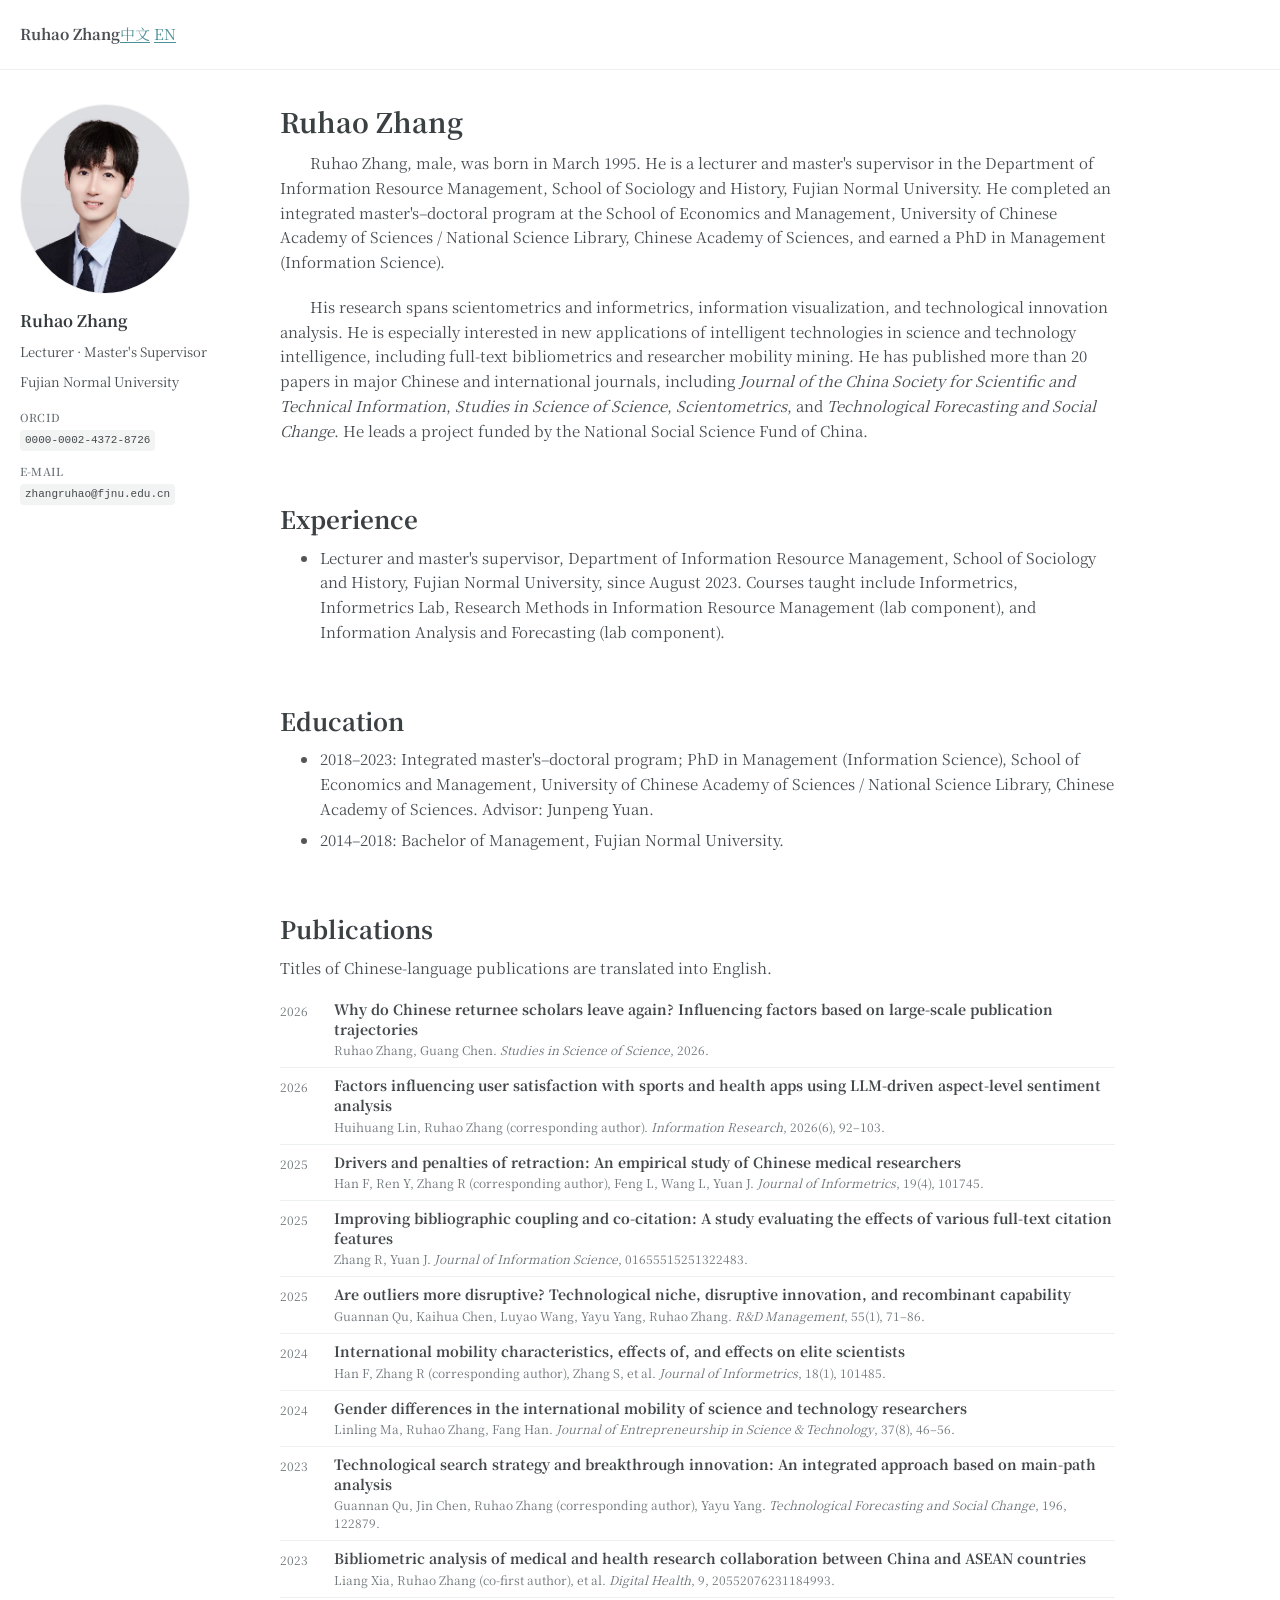
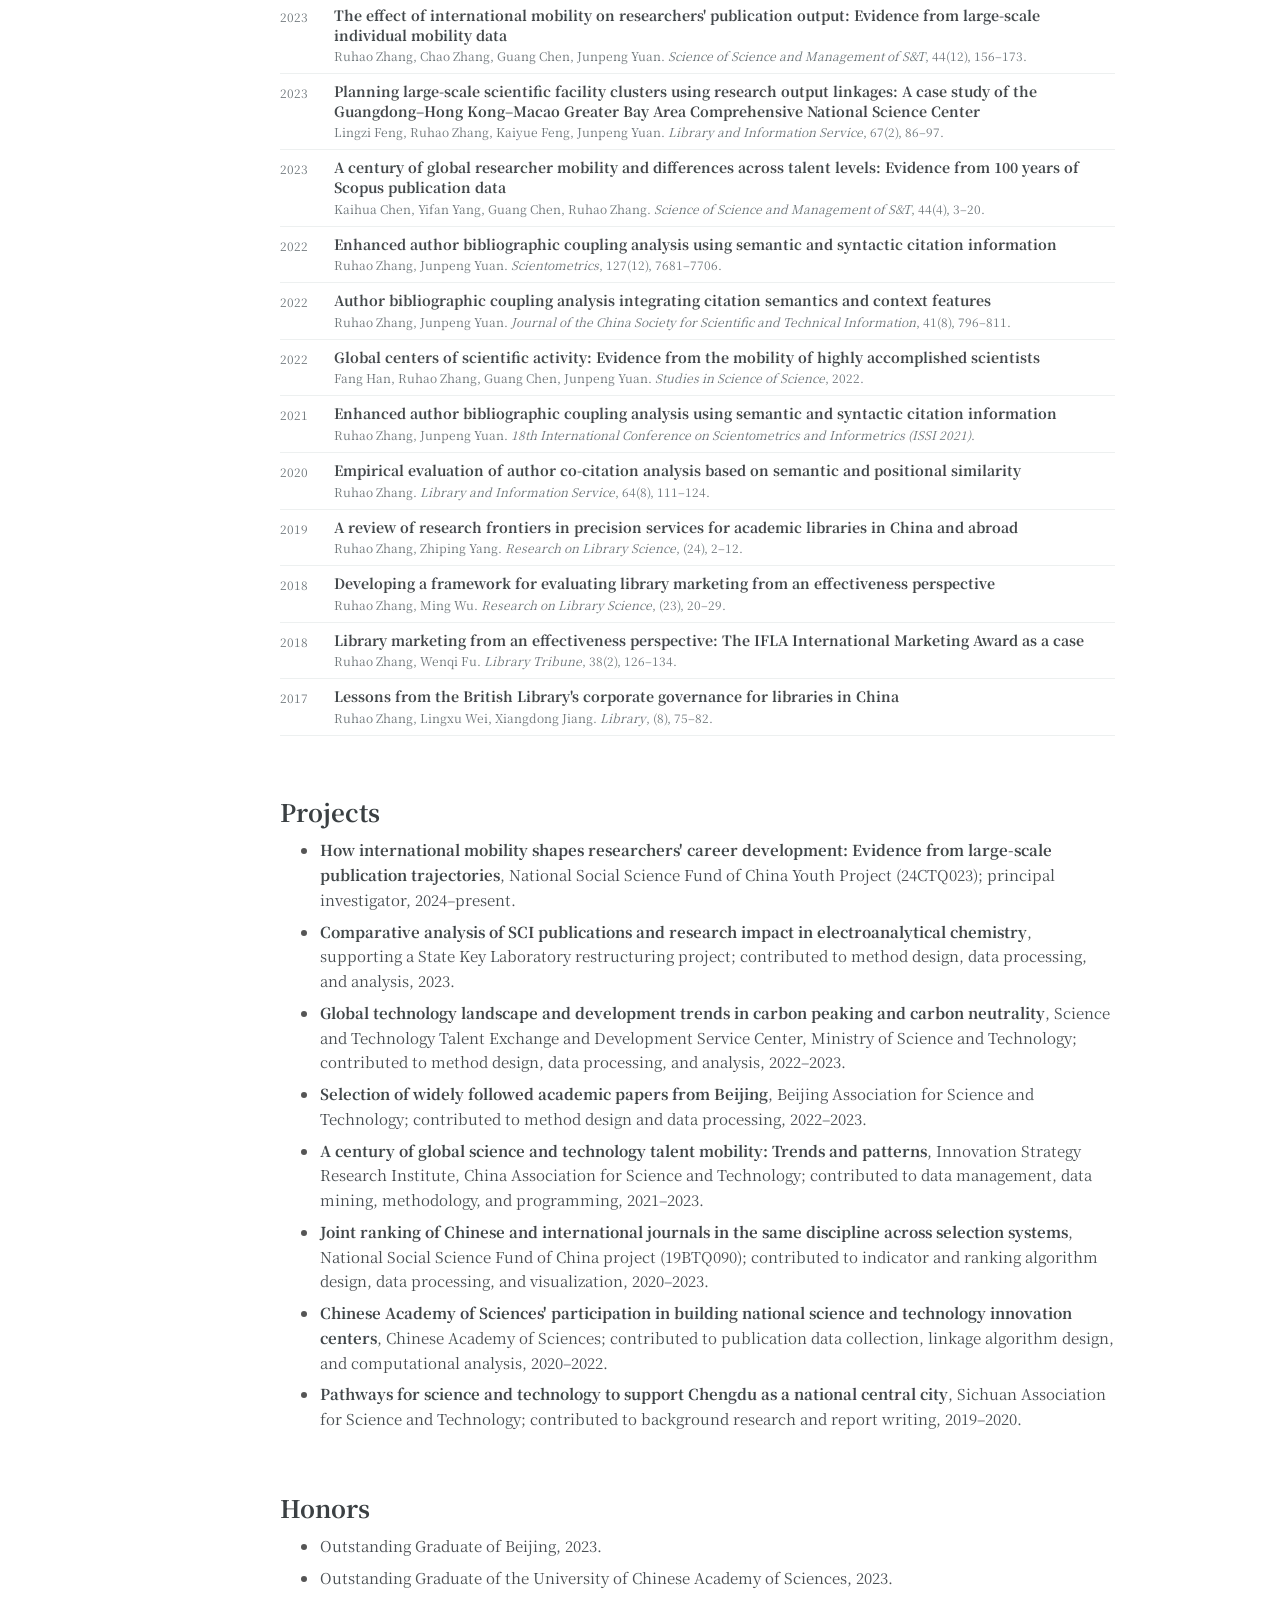
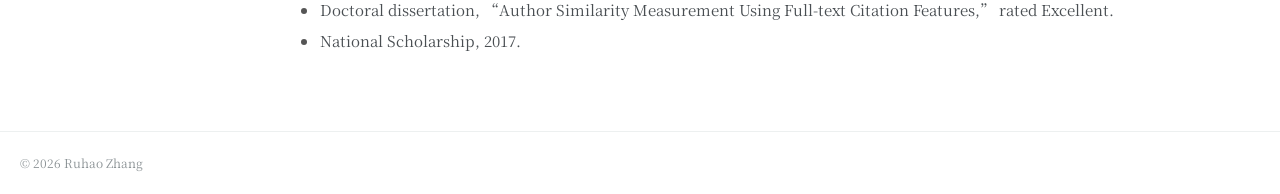
==== en.html @ 14ed82d0 "Add complete English academic homepage" ====
<!doctype html>
<html lang="en">
<head>
  <meta charset="utf-8">
  <meta name="viewport" content="width=device-width, initial-scale=1">
  <meta name="description" content="Academic homepage of Ruhao Zhang: scientometrics, informetrics, information visualization, and technology intelligence.">
  <meta name="theme-color" content="#ffffff">
  <title>Ruhao Zhang · Academic Homepage</title>
  <link rel="preconnect" href="https://fonts.googleapis.com">
  <link rel="preconnect" href="https://fonts.gstatic.com" crossorigin>
  <link href="https://fonts.googleapis.com/css2?family=Noto+Serif+SC:wght@400;600;700&amp;display=swap" rel="stylesheet">
  <link rel="stylesheet" href="styles.css">
</head>
<body>
  <a class="skip-link" href="#main">Skip to main content</a>
  <header class="topbar">
    <div class="topbar-inner">
      <a class="topbar-brand" href="en.html">Ruhao Zhang</a>
      <nav class="language-switch" aria-label="Language">
        <a href="index.html" lang="zh-CN">中文</a>
        <a href="en.html" lang="en" aria-current="page">EN</a>
      </nav>
    </div>
  </header>

  <div class="page-shell">
    <aside class="profile" aria-label="Profile">
      <img src="portrait.jpg" alt="Portrait of Ruhao Zhang" width="357" height="438">
      <div class="profile-identity">
        <h2>Ruhao Zhang</h2>
        <p>Lecturer · Master's Supervisor</p>
        <p>Fujian Normal University</p>
      </div>
      <address class="profile-contact">
        <div><span class="contact-label">ORCID</span><code>0000-0002-4372-8726</code></div>
        <div><span class="contact-label">E-MAIL</span><code>zhangruhao@fjnu.edu.cn</code></div>
      </address>
    </aside>

    <main id="main" class="content">
      <h1>Ruhao Zhang</h1>
      <p>Ruhao Zhang, male, was born in March 1995. He is a lecturer and master's supervisor in the Department of Information Resource Management, School of Sociology and History, Fujian Normal University. He completed an integrated master's–doctoral program at the School of Economics and Management, University of Chinese Academy of Sciences / National Science Library, Chinese Academy of Sciences, and earned a PhD in Management (Information Science).</p>
      <p>His research spans scientometrics and informetrics, information visualization, and technological innovation analysis. He is especially interested in new applications of intelligent technologies in science and technology intelligence, including full-text bibliometrics and researcher mobility mining. He has published more than 20 papers in major Chinese and international journals, including <em>Journal of the China Society for Scientific and Technical Information</em>, <em>Studies in Science of Science</em>, <em>Scientometrics</em>, and <em>Technological Forecasting and Social Change</em>. He leads a project funded by the National Social Science Fund of China.</p>

      <section aria-labelledby="experience-title">
        <h2 id="experience-title">Experience</h2>
        <ul>
          <li>Lecturer and master's supervisor, Department of Information Resource Management, School of Sociology and History, Fujian Normal University, since August 2023. Courses taught include Informetrics, Informetrics Lab, Research Methods in Information Resource Management (lab component), and Information Analysis and Forecasting (lab component).</li>
        </ul>
      </section>

      <section aria-labelledby="education-title">
        <h2 id="education-title">Education</h2>
        <ul>
          <li>2018–2023: Integrated master's–doctoral program; PhD in Management (Information Science), School of Economics and Management, University of Chinese Academy of Sciences / National Science Library, Chinese Academy of Sciences. Advisor: Junpeng Yuan.</li>
          <li>2014–2018: Bachelor of Management, Fujian Normal University.</li>
        </ul>
      </section>

      <section id="publications" aria-labelledby="publications-title">
        <h2 id="publications-title">Publications</h2>
        <p class="translation-note">Titles of Chinese-language publications are translated into English.</p>
        <ol class="publication-list">
          <li class="publication"><span class="pub-year">2026</span><div><h3>Why do Chinese returnee scholars leave again? Influencing factors based on large-scale publication trajectories</h3><p>Ruhao Zhang, Guang Chen. <em>Studies in Science of Science</em>, 2026.</p></div></li>
          <li class="publication"><span class="pub-year">2026</span><div><h3>Factors influencing user satisfaction with sports and health apps using LLM-driven aspect-level sentiment analysis</h3><p>Huihuang Lin, Ruhao Zhang (corresponding author). <em>Information Research</em>, 2026(6), 92–103.</p></div></li>
          <li class="publication"><span class="pub-year">2025</span><div><h3>Drivers and penalties of retraction: An empirical study of Chinese medical researchers</h3><p>Han F, Ren Y, Zhang R (corresponding author), Feng L, Wang L, Yuan J. <em>Journal of Informetrics</em>, 19(4), 101745.</p></div></li>
          <li class="publication"><span class="pub-year">2025</span><div><h3>Improving bibliographic coupling and co-citation: A study evaluating the effects of various full-text citation features</h3><p>Zhang R, Yuan J. <em>Journal of Information Science</em>, 01655515251322483.</p></div></li>
          <li class="publication"><span class="pub-year">2025</span><div><h3>Are outliers more disruptive? Technological niche, disruptive innovation, and recombinant capability</h3><p>Guannan Qu, Kaihua Chen, Luyao Wang, Yayu Yang, Ruhao Zhang. <em>R&amp;D Management</em>, 55(1), 71–86.</p></div></li>
          <li class="publication"><span class="pub-year">2024</span><div><h3>International mobility characteristics, effects of, and effects on elite scientists</h3><p>Han F, Zhang R (corresponding author), Zhang S, et al. <em>Journal of Informetrics</em>, 18(1), 101485.</p></div></li>
          <li class="publication"><span class="pub-year">2024</span><div><h3>Gender differences in the international mobility of science and technology researchers</h3><p>Linling Ma, Ruhao Zhang, Fang Han. <em>Journal of Entrepreneurship in Science &amp; Technology</em>, 37(8), 46–56.</p></div></li>
          <li class="publication"><span class="pub-year">2023</span><div><h3>Technological search strategy and breakthrough innovation: An integrated approach based on main-path analysis</h3><p>Guannan Qu, Jin Chen, Ruhao Zhang (corresponding author), Yayu Yang. <em>Technological Forecasting and Social Change</em>, 196, 122879.</p></div></li>
          <li class="publication"><span class="pub-year">2023</span><div><h3>Bibliometric analysis of medical and health research collaboration between China and ASEAN countries</h3><p>Liang Xia, Ruhao Zhang (co-first author), et al. <em>Digital Health</em>, 9, 20552076231184993.</p></div></li>
          <li class="publication"><span class="pub-year">2023</span><div><h3>The effect of international mobility on researchers' publication output: Evidence from large-scale individual mobility data</h3><p>Ruhao Zhang, Chao Zhang, Guang Chen, Junpeng Yuan. <em>Science of Science and Management of S&amp;T</em>, 44(12), 156–173.</p></div></li>
          <li class="publication"><span class="pub-year">2023</span><div><h3>Planning large-scale scientific facility clusters using research output linkages: A case study of the Guangdong–Hong Kong–Macao Greater Bay Area Comprehensive National Science Center</h3><p>Lingzi Feng, Ruhao Zhang, Kaiyue Feng, Junpeng Yuan. <em>Library and Information Service</em>, 67(2), 86–97.</p></div></li>
          <li class="publication"><span class="pub-year">2023</span><div><h3>A century of global researcher mobility and differences across talent levels: Evidence from 100 years of Scopus publication data</h3><p>Kaihua Chen, Yifan Yang, Guang Chen, Ruhao Zhang. <em>Science of Science and Management of S&amp;T</em>, 44(4), 3–20.</p></div></li>
          <li class="publication"><span class="pub-year">2022</span><div><h3>Enhanced author bibliographic coupling analysis using semantic and syntactic citation information</h3><p>Ruhao Zhang, Junpeng Yuan. <em>Scientometrics</em>, 127(12), 7681–7706.</p></div></li>
          <li class="publication"><span class="pub-year">2022</span><div><h3>Author bibliographic coupling analysis integrating citation semantics and context features</h3><p>Ruhao Zhang, Junpeng Yuan. <em>Journal of the China Society for Scientific and Technical Information</em>, 41(8), 796–811.</p></div></li>
          <li class="publication"><span class="pub-year">2022</span><div><h3>Global centers of scientific activity: Evidence from the mobility of highly accomplished scientists</h3><p>Fang Han, Ruhao Zhang, Guang Chen, Junpeng Yuan. <em>Studies in Science of Science</em>, 2022.</p></div></li>
          <li class="publication"><span class="pub-year">2021</span><div><h3>Enhanced author bibliographic coupling analysis using semantic and syntactic citation information</h3><p>Ruhao Zhang, Junpeng Yuan. <em>18th International Conference on Scientometrics and Informetrics (ISSI 2021)</em>.</p></div></li>
          <li class="publication"><span class="pub-year">2020</span><div><h3>Empirical evaluation of author co-citation analysis based on semantic and positional similarity</h3><p>Ruhao Zhang. <em>Library and Information Service</em>, 64(8), 111–124.</p></div></li>
          <li class="publication"><span class="pub-year">2019</span><div><h3>A review of research frontiers in precision services for academic libraries in China and abroad</h3><p>Ruhao Zhang, Zhiping Yang. <em>Research on Library Science</em>, (24), 2–12.</p></div></li>
          <li class="publication"><span class="pub-year">2018</span><div><h3>Developing a framework for evaluating library marketing from an effectiveness perspective</h3><p>Ruhao Zhang, Ming Wu. <em>Research on Library Science</em>, (23), 20–29.</p></div></li>
          <li class="publication"><span class="pub-year">2018</span><div><h3>Library marketing from an effectiveness perspective: The IFLA International Marketing Award as a case</h3><p>Ruhao Zhang, Wenqi Fu. <em>Library Tribune</em>, 38(2), 126–134.</p></div></li>
          <li class="publication"><span class="pub-year">2017</span><div><h3>Lessons from the British Library's corporate governance for libraries in China</h3><p>Ruhao Zhang, Lingxu Wei, Xiangdong Jiang. <em>Library</em>, (8), 75–82.</p></div></li>
        </ol>
      </section>

      <section aria-labelledby="projects-title">
        <h2 id="projects-title">Projects</h2>
        <ul>
          <li><strong>How international mobility shapes researchers' career development: Evidence from large-scale publication trajectories</strong>, National Social Science Fund of China Youth Project (24CTQ023); principal investigator, 2024–present.</li>
          <li><strong>Comparative analysis of SCI publications and research impact in electroanalytical chemistry</strong>, supporting a State Key Laboratory restructuring project; contributed to method design, data processing, and analysis, 2023.</li>
          <li><strong>Global technology landscape and development trends in carbon peaking and carbon neutrality</strong>, Science and Technology Talent Exchange and Development Service Center, Ministry of Science and Technology; contributed to method design, data processing, and analysis, 2022–2023.</li>
          <li><strong>Selection of widely followed academic papers from Beijing</strong>, Beijing Association for Science and Technology; contributed to method design and data processing, 2022–2023.</li>
          <li><strong>A century of global science and technology talent mobility: Trends and patterns</strong>, Innovation Strategy Research Institute, China Association for Science and Technology; contributed to data management, data mining, methodology, and programming, 2021–2023.</li>
          <li><strong>Joint ranking of Chinese and international journals in the same discipline across selection systems</strong>, National Social Science Fund of China project (19BTQ090); contributed to indicator and ranking algorithm design, data processing, and visualization, 2020–2023.</li>
          <li><strong>Chinese Academy of Sciences' participation in building national science and technology innovation centers</strong>, Chinese Academy of Sciences; contributed to publication data collection, linkage algorithm design, and computational analysis, 2020–2022.</li>
          <li><strong>Pathways for science and technology to support Chengdu as a national central city</strong>, Sichuan Association for Science and Technology; contributed to background research and report writing, 2019–2020.</li>
        </ul>
      </section>

      <section aria-labelledby="honors-title">
        <h2 id="honors-title">Honors</h2>
        <ul>
          <li>Outstanding Graduate of Beijing, 2023.</li>
          <li>Outstanding Graduate of the University of Chinese Academy of Sciences, 2023.</li>
          <li>Doctoral dissertation, “Author Similarity Measurement Using Full-text Citation Features,” rated Excellent.</li>
          <li>National Scholarship, 2017.</li>
        </ul>
      </section>
    </main>
  </div>

  <footer class="site-footer"><div>© <span id="year">2026</span> Ruhao Zhang</div></footer>
  <script src="script.js"></script>
</body>
</html>
---- styles.css ----
:root{--text:#494e52;--muted:#6f777b;--link:#4d9298;--line:#edf0f0}
*{box-sizing:border-box}
html{scroll-behavior:smooth}
body{margin:0;background:#fff;color:var(--text);font-family:"Source Han Serif SC","Source Han Serif","Noto Serif SC","Noto Serif CJK SC","Songti SC","STSong",serif;font-size:15px;line-height:1.65;-webkit-font-smoothing:antialiased}
a{color:var(--link);text-decoration:underline;text-underline-offset:2px}
a:hover{color:#32777d}
a:focus-visible{outline:2px solid var(--link);outline-offset:3px}
.skip-link{position:absolute;left:14px;top:-60px;background:#333;color:#fff;padding:7px 11px;z-index:10}
.skip-link:focus{top:10px}
.topbar{height:70px;border-bottom:1px solid var(--line)}
.topbar-inner{width:min(1240px,calc(100% - 38px));height:100%;margin:auto;display:flex;align-items:center}
.topbar-brand{color:var(--text);text-decoration:none}
.topbar-brand{font-weight:700;font-size:15px}
.page-shell{width:min(1240px,calc(100% - 38px));margin:34px auto 70px;display:grid;grid-template-columns:205px minmax(0,835px);gap:55px;align-items:start}
.profile img{display:block;width:170px;height:190px;border:1px solid #f4f4f4;border-radius:50%;object-fit:cover;object-position:center 24%;margin-bottom:14px}
.profile h2{font-size:16px;font-weight:700;margin:0 0 8px;color:#343a3d}
.profile h2 span{display:block;color:var(--muted);font-size:13px;font-weight:400}
.profile p{color:var(--text);font-size:13px;line-height:1.55;margin:0 0 9px}
.profile p span{color:var(--muted);font-size:12px}
.profile-contact{display:grid;gap:12px;margin-top:17px;color:var(--text);font-size:12px;font-style:normal;line-height:1.55;overflow-wrap:anywhere}
.profile-contact span{display:block}
.profile-contact [lang="en"]{color:var(--muted);margin-top:3px}
.profile-contact .contact-label{color:var(--muted);font-weight:600;font-size:11px;letter-spacing:.02em;margin-bottom:3px}
.profile-contact code{display:inline-block;max-width:100%;padding:2px 5px;border-radius:4px;background:#f2f4f4;color:#44494c;font-size:11px;font-family:ui-monospace,SFMono-Regular,Consolas,monospace;white-space:normal;overflow-wrap:anywhere}
.content{min-width:0}
.content h1{font-size:27px;line-height:1.3;color:#3b4043;margin:0 0 12px;font-weight:700}
.content p{margin:0 0 20px}
.content > p{text-indent:2em}
.content section{margin-top:60px}
.content section h2{font-size:24px;line-height:1.35;color:#3b4043;margin:0 0 10px;font-weight:700}
.content ul{margin:0;padding-left:39px}
.content li{padding-left:1px;margin-bottom:7px}
.content li::marker{color:#555}
.content strong{font-weight:700;color:#42484b}
.publication-list{list-style:none;margin:6px 0 0;padding:0}
.publication-list>.publication{display:grid;grid-template-columns:42px minmax(0,1fr);column-gap:12px;padding:0 0 8px;margin:0 0 8px;border-bottom:1px solid var(--line)}
.publication .pub-year{display:block;color:var(--muted);font-size:12px;line-height:1.5;margin-top:2px}
.publication h3{font-size:14px;line-height:1.4;font-weight:700;margin:0 0 2px;color:#44494c}
.publication p{font-size:12px;color:var(--muted);margin:0;line-height:1.5}
.site-footer{border-top:1px solid var(--line);color:#8a9194;font-size:12px;padding:21px 19px}
.site-footer>div{width:min(1240px,100%);margin:auto}
@media(max-width:760px){.page-shell{grid-template-columns:150px minmax(0,1fr);gap:30px}.profile img{width:135px;height:150px}.content h1{font-size:25px}.content section h2{font-size:22px}}
@media(max-width:580px){
  body{font-size:14px;line-height:1.8}
  .topbar{height:58px}
  .topbar-inner{width:calc(100% - 36px)}
  .page-shell{width:calc(100% - 36px);display:block;margin-top:0}
  .profile{display:grid;grid-template-columns:66px 1fr;gap:0 15px;align-items:center;margin:0 -18px 0;padding:19px 18px;background:#fff;border-bottom:1px solid var(--line)}
  .profile img{width:66px;height:76px;margin:0}
  .profile h2{font-size:17px;margin:0 0 4px}
  .profile p{margin:0 0 5px;font-size:12px;line-height:1.5}
  .profile-contact{grid-column:1 / -1;margin-top:15px;gap:8px}
  .content{padding-top:27px}
  .content h1{font-size:25px;margin-bottom:17px}
  .content p{margin-bottom:19px;line-height:1.85}
  .content section{border-top:1px solid var(--line);padding-top:24px;margin-top:38px}
  .content section h2{font-size:21px;margin-bottom:14px}
  .content ul{padding-left:23px}
  .content li{margin-bottom:13px;line-height:1.75}
  .publication-list{margin-top:0}
  .publication-list>.publication{grid-template-columns:37px minmax(0,1fr);column-gap:9px;padding-bottom:10px;margin-bottom:10px;line-height:1.5}
  .publication h3{font-size:14px;overflow-wrap:break-word}
  .publication p{font-size:12px;line-height:1.5;margin:0}
}
@media(max-width:390px){.topbar-inner{width:calc(100% - 28px)}.topbar-brand{font-size:14px}}
@media(prefers-reduced-motion:reduce){html{scroll-behavior:auto}}
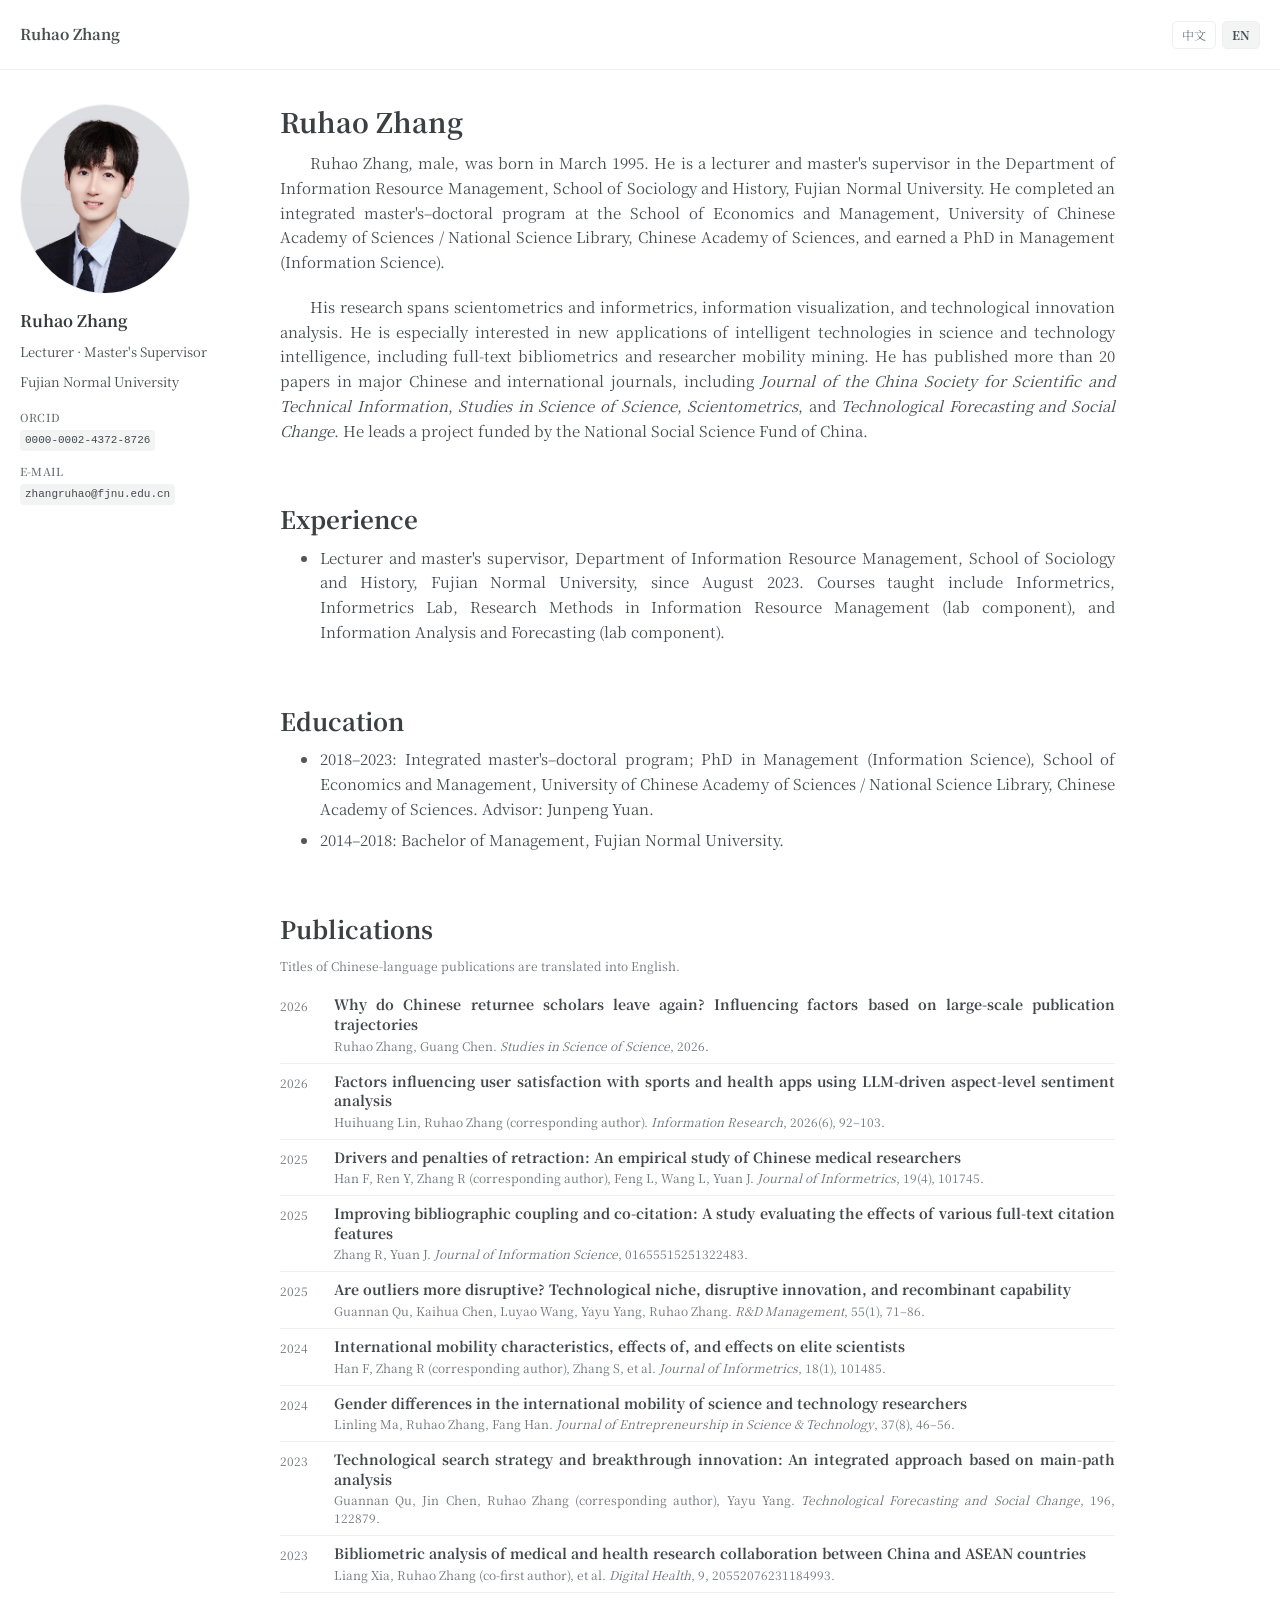
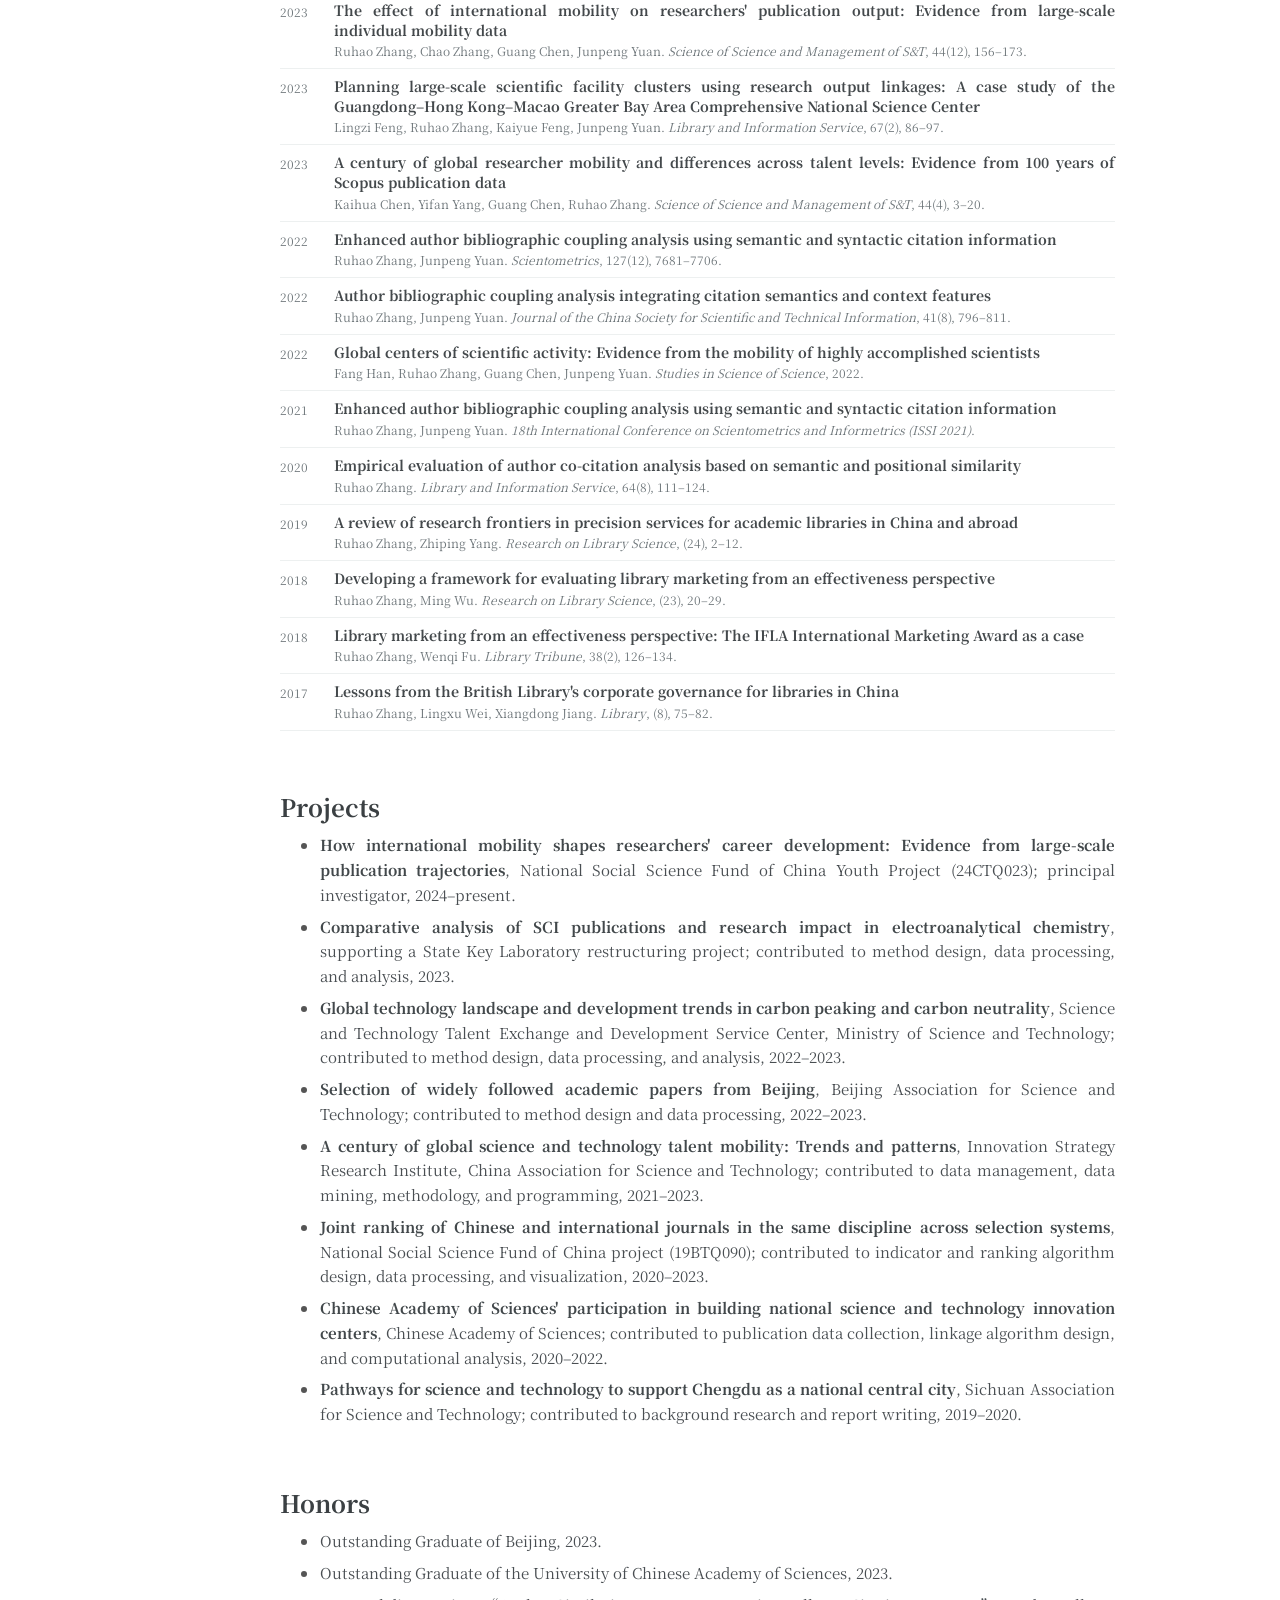
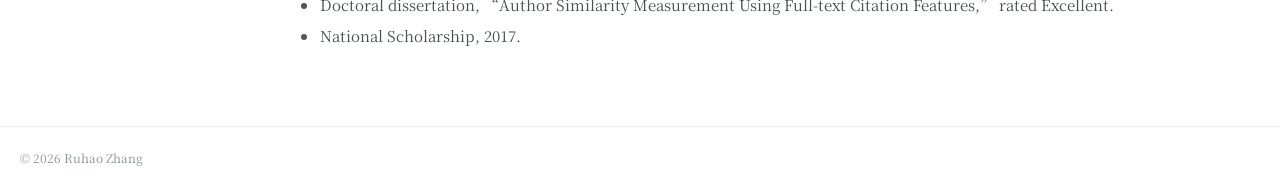
==== commit 819d5f34: "Refresh stylesheet on English homepage" ====
--- a/en.html
+++ b/en.html
@@ -9,7 +9,7 @@
   <link rel="preconnect" href="https://fonts.googleapis.com">
   <link rel="preconnect" href="https://fonts.gstatic.com" crossorigin>
   <link href="https://fonts.googleapis.com/css2?family=Noto+Serif+SC:wght@400;600;700&amp;display=swap" rel="stylesheet">
-  <link rel="stylesheet" href="styles.css">
+  <link rel="stylesheet" href="styles.css?v=20261009-2">
 </head>
 <body>
   <a class="skip-link" href="#main">Skip to main content</a>
@@ -115,3 +115,4 @@
   <script src="script.js"></script>
 </body>
 </html>
+
--- a/styles.css
+++ b/styles.css
@@ -8,9 +8,13 @@
 .skip-link{position:absolute;left:14px;top:-60px;background:#333;color:#fff;padding:7px 11px;z-index:10}
 .skip-link:focus{top:10px}
 .topbar{height:70px;border-bottom:1px solid var(--line)}
-.topbar-inner{width:min(1240px,calc(100% - 38px));height:100%;margin:auto;display:flex;align-items:center}
+.topbar-inner{width:min(1240px,calc(100% - 38px));height:100%;margin:auto;display:flex;align-items:center;justify-content:space-between}
 .topbar-brand{color:var(--text);text-decoration:none}
 .topbar-brand{font-weight:700;font-size:15px}
+.language-switch{display:flex;gap:6px;align-items:center}
+.language-switch a{min-width:38px;padding:4px 9px;border:1px solid var(--line);border-radius:5px;color:var(--muted);font-size:12px;line-height:1.5;text-align:center;text-decoration:none}
+.language-switch a:hover{color:var(--text);border-color:#b9c2c2}
+.language-switch a[aria-current="page"]{color:var(--text);background:#f3f5f4;font-weight:700}
 .page-shell{width:min(1240px,calc(100% - 38px));margin:34px auto 70px;display:grid;grid-template-columns:205px minmax(0,835px);gap:55px;align-items:start}
 .profile img{display:block;width:170px;height:190px;border:1px solid #f4f4f4;border-radius:50%;object-fit:cover;object-position:center 24%;margin-bottom:14px}
 .profile h2{font-size:16px;font-weight:700;margin:0 0 8px;color:#343a3d}
@@ -23,6 +27,7 @@
 .profile-contact .contact-label{color:var(--muted);font-weight:600;font-size:11px;letter-spacing:.02em;margin-bottom:3px}
 .profile-contact code{display:inline-block;max-width:100%;padding:2px 5px;border-radius:4px;background:#f2f4f4;color:#44494c;font-size:11px;font-family:ui-monospace,SFMono-Regular,Consolas,monospace;white-space:normal;overflow-wrap:anywhere}
 .content{min-width:0}
+html[lang="en"] .content{text-align:justify;text-justify:inter-word;-webkit-hyphens:auto;hyphens:auto}
 .content h1{font-size:27px;line-height:1.3;color:#3b4043;margin:0 0 12px;font-weight:700}
 .content p{margin:0 0 20px}
 .content > p{text-indent:2em}
@@ -33,6 +38,7 @@
 .content li::marker{color:#555}
 .content strong{font-weight:700;color:#42484b}
 .publication-list{list-style:none;margin:6px 0 0;padding:0}
+.translation-note{color:var(--muted);font-size:12px;margin:0 0 12px}
 .publication-list>.publication{display:grid;grid-template-columns:42px minmax(0,1fr);column-gap:12px;padding:0 0 8px;margin:0 0 8px;border-bottom:1px solid var(--line)}
 .publication .pub-year{display:block;color:var(--muted);font-size:12px;line-height:1.5;margin-top:2px}
 .publication h3{font-size:14px;line-height:1.4;font-weight:700;margin:0 0 2px;color:#44494c}
@@ -64,3 +70,4 @@
 }
 @media(max-width:390px){.topbar-inner{width:calc(100% - 28px)}.topbar-brand{font-size:14px}}
 @media(prefers-reduced-motion:reduce){html{scroll-behavior:auto}}
+
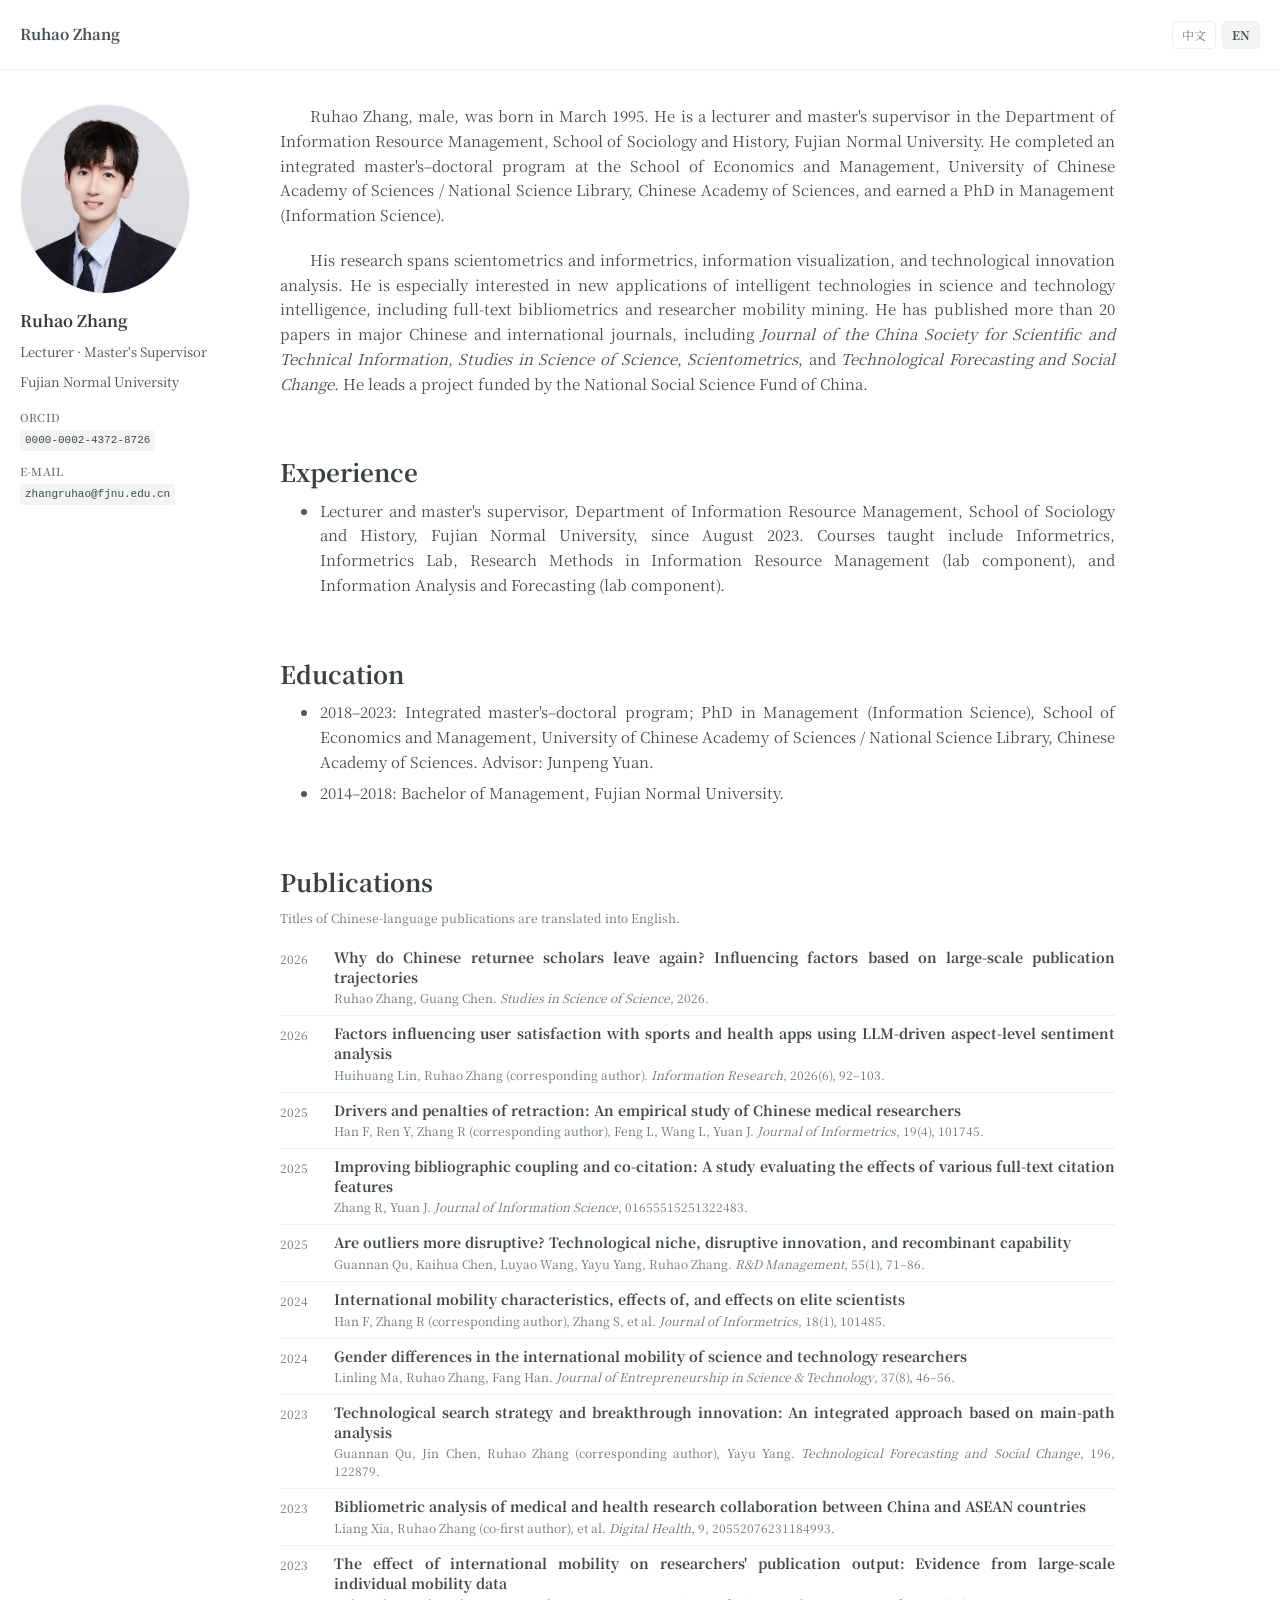
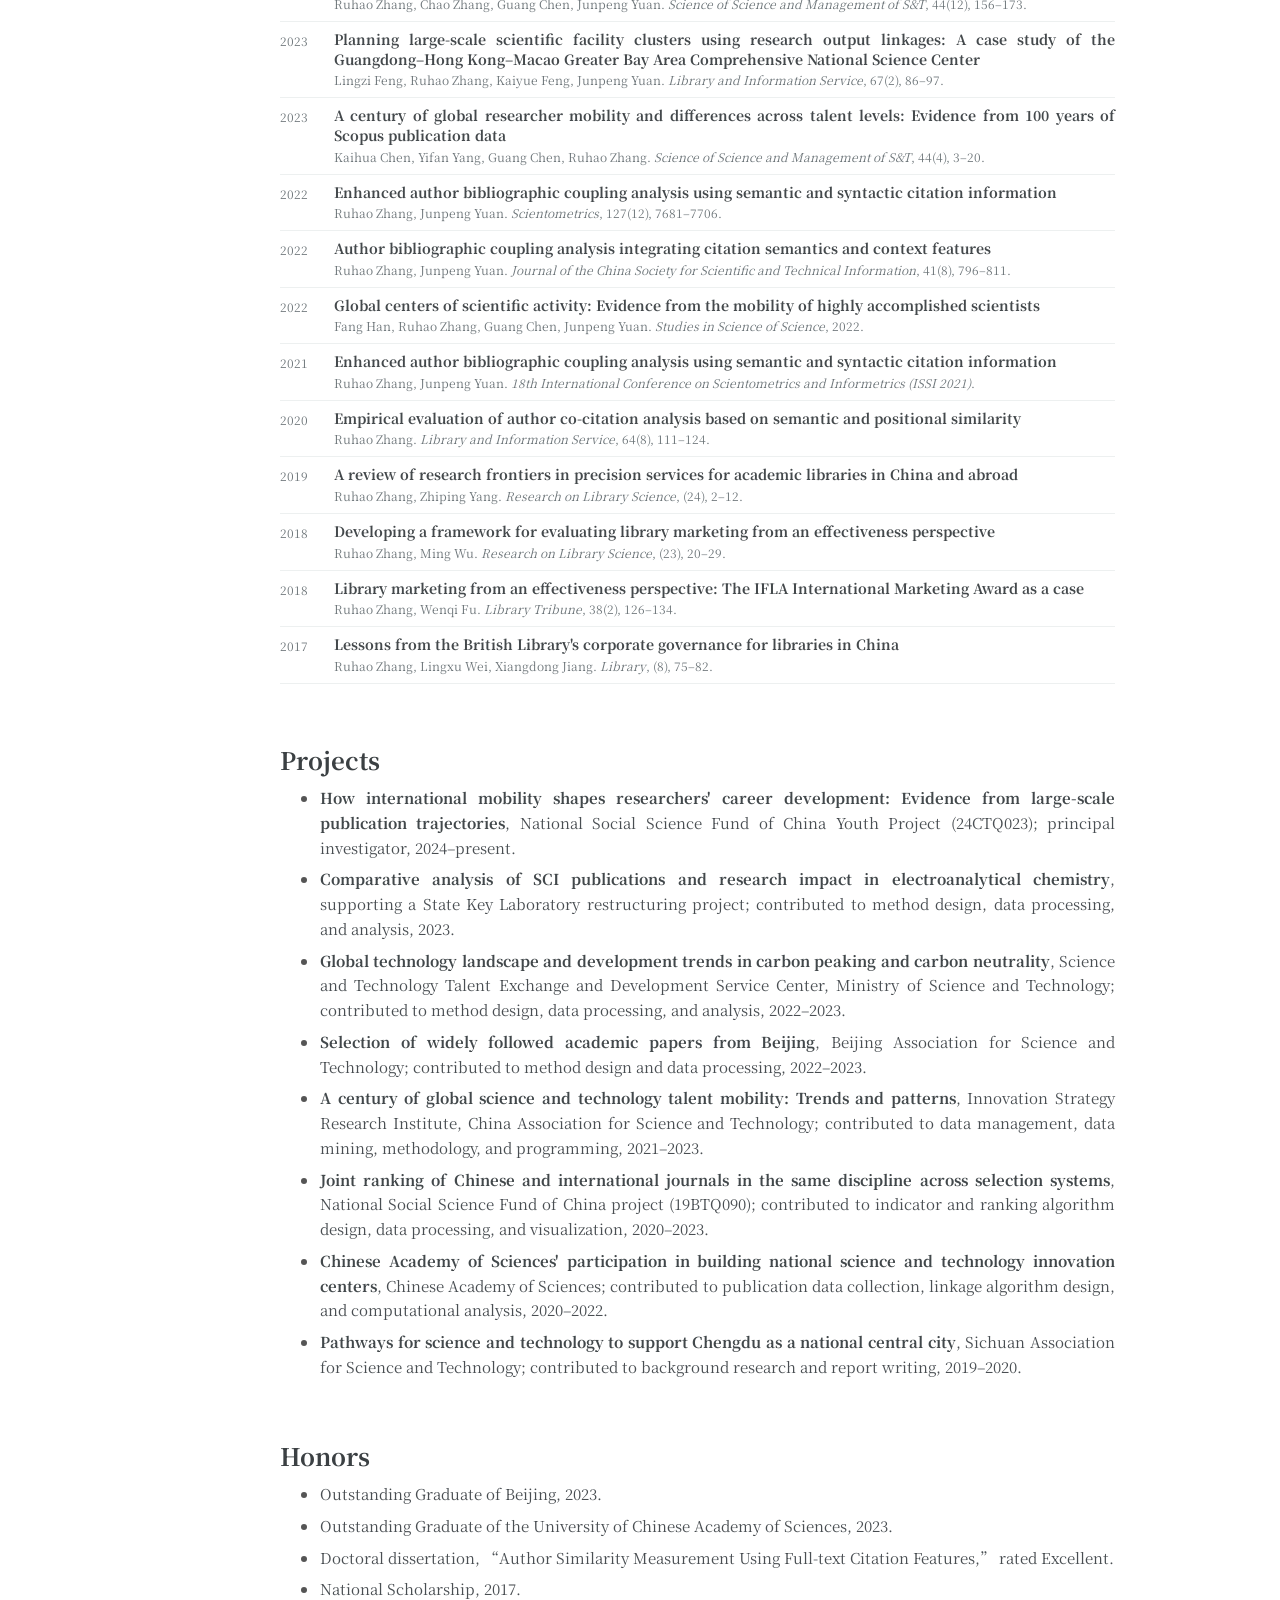
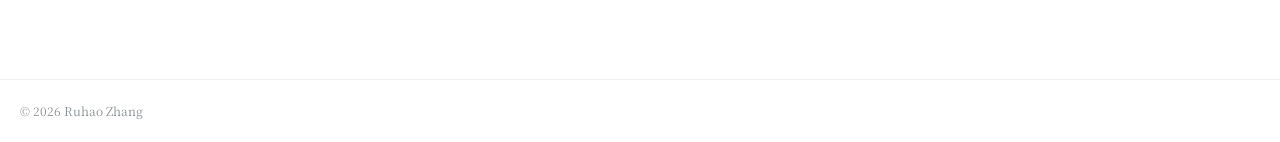
==== commit 608e457c: "Remove duplicate heading on English homepage" ====
--- a/en.html
+++ b/en.html
@@ -9,7 +9,7 @@
   <link rel="preconnect" href="https://fonts.googleapis.com">
   <link rel="preconnect" href="https://fonts.gstatic.com" crossorigin>
   <link href="https://fonts.googleapis.com/css2?family=Noto+Serif+SC:wght@400;600;700&amp;display=swap" rel="stylesheet">
-  <link rel="stylesheet" href="styles.css?v=20261009-2">
+  <link rel="stylesheet" href="styles.css?v=20261009-6">
 </head>
 <body>
   <a class="skip-link" href="#main">Skip to main content</a>
@@ -27,7 +27,7 @@
     <aside class="profile" aria-label="Profile">
       <img src="portrait.jpg" alt="Portrait of Ruhao Zhang" width="357" height="438">
       <div class="profile-identity">
-        <h2>Ruhao Zhang</h2>
+        <h1>Ruhao Zhang</h1>
         <p>Lecturer · Master's Supervisor</p>
         <p>Fujian Normal University</p>
       </div>
@@ -38,7 +38,6 @@
     </aside>
 
     <main id="main" class="content">
-      <h1>Ruhao Zhang</h1>
       <p>Ruhao Zhang, male, was born in March 1995. He is a lecturer and master's supervisor in the Department of Information Resource Management, School of Sociology and History, Fujian Normal University. He completed an integrated master's–doctoral program at the School of Economics and Management, University of Chinese Academy of Sciences / National Science Library, Chinese Academy of Sciences, and earned a PhD in Management (Information Science).</p>
       <p>His research spans scientometrics and informetrics, information visualization, and technological innovation analysis. He is especially interested in new applications of intelligent technologies in science and technology intelligence, including full-text bibliometrics and researcher mobility mining. He has published more than 20 papers in major Chinese and international journals, including <em>Journal of the China Society for Scientific and Technical Information</em>, <em>Studies in Science of Science</em>, <em>Scientometrics</em>, and <em>Technological Forecasting and Social Change</em>. He leads a project funded by the National Social Science Fund of China.</p>
 
--- a/styles.css
+++ b/styles.css
@@ -17,8 +17,8 @@
 .language-switch a[aria-current="page"]{color:var(--text);background:#f3f5f4;font-weight:700}
 .page-shell{width:min(1240px,calc(100% - 38px));margin:34px auto 70px;display:grid;grid-template-columns:205px minmax(0,835px);gap:55px;align-items:start}
 .profile img{display:block;width:170px;height:190px;border:1px solid #f4f4f4;border-radius:50%;object-fit:cover;object-position:center 24%;margin-bottom:14px}
-.profile h2{font-size:16px;font-weight:700;margin:0 0 8px;color:#343a3d}
-.profile h2 span{display:block;color:var(--muted);font-size:13px;font-weight:400}
+.profile h1,.profile h2{font-size:16px;font-weight:700;margin:0 0 8px;color:#343a3d}
+.profile h1 span,.profile h2 span{display:block;color:var(--muted);font-size:13px;font-weight:400}
 .profile p{color:var(--text);font-size:13px;line-height:1.55;margin:0 0 9px}
 .profile p span{color:var(--muted);font-size:12px}
 .profile-contact{display:grid;gap:12px;margin-top:17px;color:var(--text);font-size:12px;font-style:normal;line-height:1.55;overflow-wrap:anywhere}
@@ -27,7 +27,7 @@
 .profile-contact .contact-label{color:var(--muted);font-weight:600;font-size:11px;letter-spacing:.02em;margin-bottom:3px}
 .profile-contact code{display:inline-block;max-width:100%;padding:2px 5px;border-radius:4px;background:#f2f4f4;color:#44494c;font-size:11px;font-family:ui-monospace,SFMono-Regular,Consolas,monospace;white-space:normal;overflow-wrap:anywhere}
 .content{min-width:0}
-html[lang="en"] .content{text-align:justify;text-justify:inter-word;-webkit-hyphens:auto;hyphens:auto}
+html[lang="en"] .content{text-align:justify;text-justify:inter-word;-webkit-hyphens:none;hyphens:none;overflow-wrap:normal;word-break:normal}
 .content h1{font-size:27px;line-height:1.3;color:#3b4043;margin:0 0 12px;font-weight:700}
 .content p{margin:0 0 20px}
 .content > p{text-indent:2em}
@@ -53,19 +53,21 @@
   .page-shell{width:calc(100% - 36px);display:block;margin-top:0}
   .profile{display:grid;grid-template-columns:66px 1fr;gap:0 15px;align-items:center;margin:0 -18px 0;padding:19px 18px;background:#fff;border-bottom:1px solid var(--line)}
   .profile img{width:66px;height:76px;margin:0}
-  .profile h2{font-size:17px;margin:0 0 4px}
+  .profile h1,.profile h2{font-size:17px;margin:0 0 4px}
   .profile p{margin:0 0 5px;font-size:12px;line-height:1.5}
   .profile-contact{grid-column:1 / -1;margin-top:15px;gap:8px}
   .content{padding-top:27px}
   .content h1{font-size:25px;margin-bottom:17px}
   .content p{margin-bottom:19px;line-height:1.85}
   .content section{border-top:1px solid var(--line);padding-top:24px;margin-top:38px}
+  html[lang="en"] #publications,html[lang="en"] #publications *,html[lang="en"] [aria-labelledby="projects-title"],html[lang="en"] [aria-labelledby="projects-title"] *,html[lang="en"] [aria-labelledby="honors-title"],html[lang="en"] [aria-labelledby="honors-title"] *{text-align:left}
   .content section h2{font-size:21px;margin-bottom:14px}
   .content ul{padding-left:23px}
   .content li{margin-bottom:13px;line-height:1.75}
   .publication-list{margin-top:0}
   .publication-list>.publication{grid-template-columns:37px minmax(0,1fr);column-gap:9px;padding-bottom:10px;margin-bottom:10px;line-height:1.5}
   .publication h3{font-size:14px;overflow-wrap:break-word}
+  html[lang="en"] .publication h3{overflow-wrap:normal;word-break:normal}
   .publication p{font-size:12px;line-height:1.5;margin:0}
 }
 @media(max-width:390px){.topbar-inner{width:calc(100% - 28px)}.topbar-brand{font-size:14px}}
